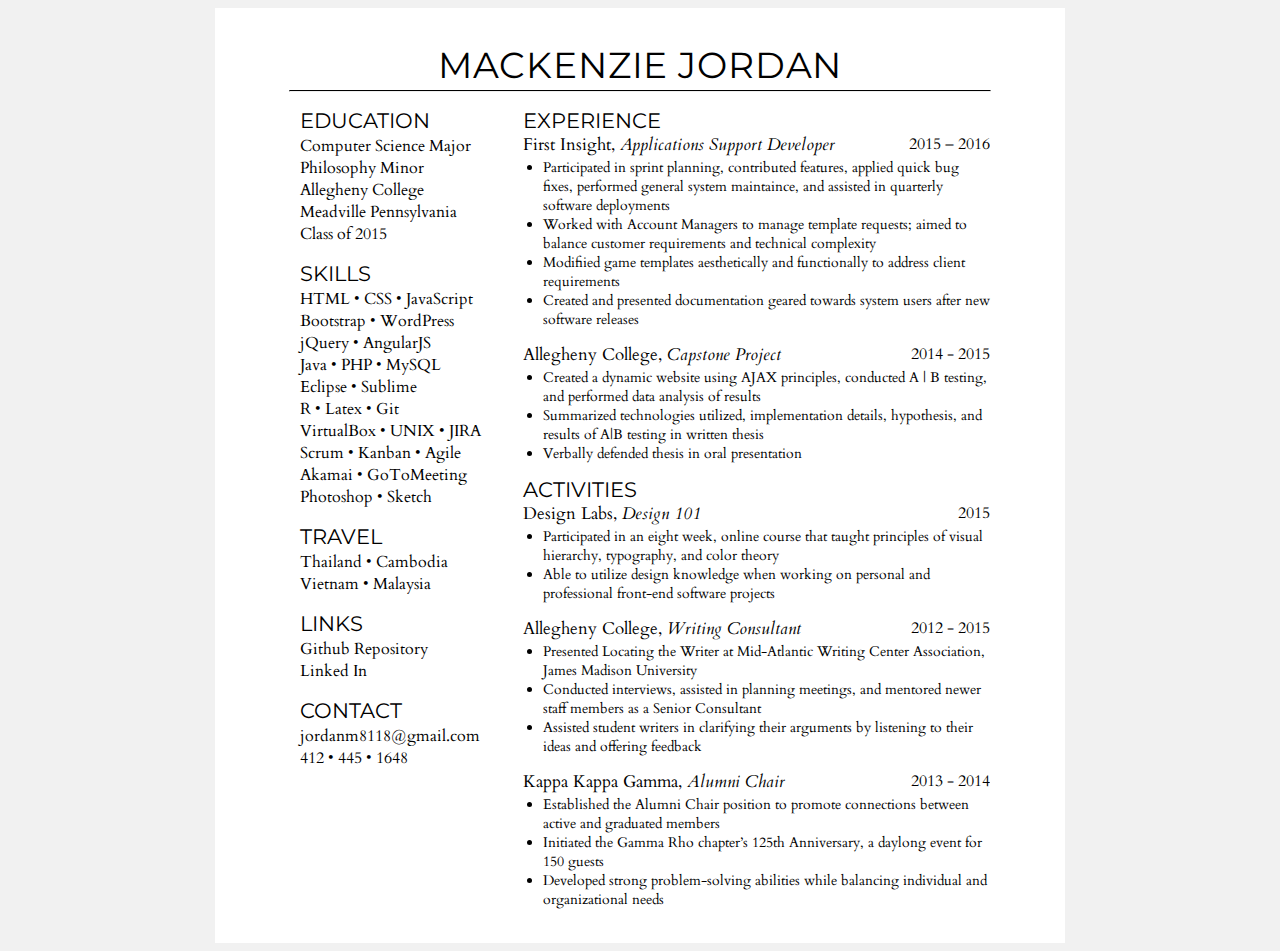
==== mackenzie.html @ fa321cef "basic resume for mackenziejordan.info" ====
<!DOCTYPE html>
<html>
	<head>
		<meta charset="utf-8">
		<meta http-equiv="X-UA-Compatible" content="IE=edge">
		<title>Mackenzie Jordan</title>
		<link rel="stylesheet" href="css/stylesheet.css">
		<link href="https://fonts.googleapis.com/css?family=Cardo|Montserrat" rel="stylesheet">
	</head>
	<body>
		<div class="resume">
			<div class ="main-header">MACKENZIE&nbsp;JORDAN</div>
			<hr class="divider">
			<!-- first column -->
			<div class="resume-content">
			<div class ="first-colomn">
				<div class = "section education">
					<div class="heading ">EDUCATION</div>
					<div class="details">
						<ul>
							<li>Computer Science Major</li>
							<li>Philosophy Minor</li>
							<li>Allegheny College</li>
							<li>Meadville Pennsylvania</li>
							<li>Class of 2015</li>
						</ul>
					</div>
				</div>
				<div class = "section skills">
					<div class="heading">SKILLS</div>
					<div class="details">
						<ul>
							<li>HTML • CSS • JavaScript</li>
							<li>Bootstrap • WordPress</li>
							<li>jQuery • AngularJS</li>
							<li>Java • PHP • MySQL</li>
							<li>Eclipse • Sublime</li>
							<li>R • Latex • Git </li>
							<li>VirtualBox • UNIX • JIRA</li>
							<li>Scrum • Kanban • Agile </li>
							<li>Akamai • GoToMeeting</li>
							<li>Photoshop • Sketch</li>
						</ul>
					</div>
				</div>
				<div class = "section travel">
					<div class="heading">TRAVEL</div>
					<div class="details">
						<ul>
							<li>Thailand • Cambodia</li>
							<li>Vietnam • Malaysia</li>
						</ul>
					</div>
				</div>
				
				<div class = "section links">
					<div class="heading">LINKS</div>
					<div class="details">
						<ul>
							<li>Github Repository</li>
							<li>Linked In</li>
						</ul>
					</div>
				</div>
				<div class = "section contact">
					<div class="heading">CONTACT</div>
					<div class="details">
						<ul>
							<li>jordanm8118@gmail.com</li>
							<li>412 • 445 • 1648</li>
						</ul>
					</div>
				</div>
			</div>
			<!-- second column -->
			<div class ="second-column">
				<div class = "section experience">
					<div class="heading">EXPERIENCE</div>
					<div class= "fi second-colomn-content">
						<div class="subHeading">
							<div class = "title"><em class="company">First Insight,</em><em class="position"> Applications Support Developer</em></div>
							<div class = "date">2015 – 2016</div>
						</div>
						<div class="details">
							<ul>
								<li>Participated in sprint planning, contributed features, applied quick bug fixes, performed general system maintaince, and assisted in quarterly software deployments</li>
								<li>Worked with Account Managers to manage template requests; aimed to balance customer requirements and technical complexity</li>
								<li>Modifiied game templates aesthetically and functionally to address client requirements</li>
								<li>Created and presented documentation geared towards system users after new software releases</li>
							</ul>
						</div>
					</div>
					<div class = "ac second-colomn-content">
						<div class="subHeading">
						<div class = "title"><em class="company">Allegheny College,</em><em class="position"> Capstone Project</em></div>
							<div class = "date">2014 - 2015</div>
						</div>
						
						<div class="details">
							<ul>
								<li>Created a dynamic website using AJAX principles, conducted A | B testing, and performed data analysis of results</li>
								<li>Summarized technologies utilized, implementation details, hypothesis, and results of A|B testing in written thesis</li>
								<li>Verbally defended thesis in oral presentation</li>
							</ul>
						</div>
					</div>
				</div>
				<div class = "section activities">
					<div class="heading">ACTIVITIES</div>
					<div class = "dl second-colomn-content">
						<div class="subHeading">
						<div class = "title"><em class="company">Design Labs,</em><em class="position"> Design 101</em></div>
							<div class = "date">2015</div>
						</div>
						
						<div class="details">
							<ul>
								<li>Participated in an eight week, online course that taught principles of visual hierarchy, typography, and color theory</li>
								<li>Able to utilize design knowledge when working on personal and professional front-end software projects</li>
							</ul>
						</div>
					</div>
					<div class = "wc second-colomn-content">
						<div class="subHeading">
						<div class = "title"><em class="company">Allegheny College,</em><em class="position"> Writing Consultant</em></div>
							<div class = "date">2012 - 2015</div>
						</div>	
						<div class="details">
							<ul>
								<li>Presented Locating the Writer at Mid-Atlantic Writing Center Association, James Madison University</li>
								<li>Conducted interviews, assisted in planning meetings, and mentored newer staff members as a Senior Consultant</li>
								<li>Assisted student writers in clarifying their arguments by listening to their ideas and offering feedback</li>
							</ul>
						</div>
					</div>
					<div class = "kkg second-colomn-content">
						<div class="subHeading">
						<div class = "title"><em class="company">Kappa Kappa Gamma,</em><em class="position"> Alumni Chair</em></div>
							<div class = "date">2013 - 2014</div>
						</div>
						
						<div class="details">
							<ul>
								<li>Established the Alumni Chair position to promote connections between active and graduated members</li>
								<li>Initiated the Gamma Rho chapter’s 125th Anniversary, a daylong event for 150 guests</li>
								<li>Developed strong problem-solving abilities while balancing individual and organizational needs</li>
							</ul>
						</div>
					</div>
				</div>
			</div>
			</div>
		</body>
	</html>
---- css/stylesheet.css ----
.main-header, .heading {
    font-family: "Montserrat";
}
.details, .second-colomn-content{
	font-family:"Cardo";
}
.resume {
    width: 850px;
    margin: 0 auto;
    background:#fff;
    padding-bottom: 20px;

}
.main-header {
    font-size: 36px;
    text-align: center;
    padding-top: 35px;
    margin-bottom: -5px;
    letter-spacing: .85px;
}
body {
    background: #f1f1f1;
}

.first-colomn {
    float: left;
    width: 185px;
    margin-left: 85px;
}
.second-column {
    float: right;
    width: 467px;
    padding-right: 75px;
}

.resume-content {
    overflow: auto;
    margin-top: 16px;
}
hr.divider {
    width: 700px;
    border-top: 1px solid #000;
}
.first-colomn ul {
    list-style-type: none;
    padding-left: 0px;
    margin-top: 2px;
}
.heading {
    font-size: 21px;
}
.first-colomn li {
    font-size: 16px;
}

.title {
    float: left;
    font-size: 17px;
}

.date {
    float: right;
}
.subHeading {
    overflow: auto;
}
.second-column .details ul {
    padding-left: 20px;
    margin-top: 2px;
    font-size: 14px;
}

em.company {
    font-style: normal;
}
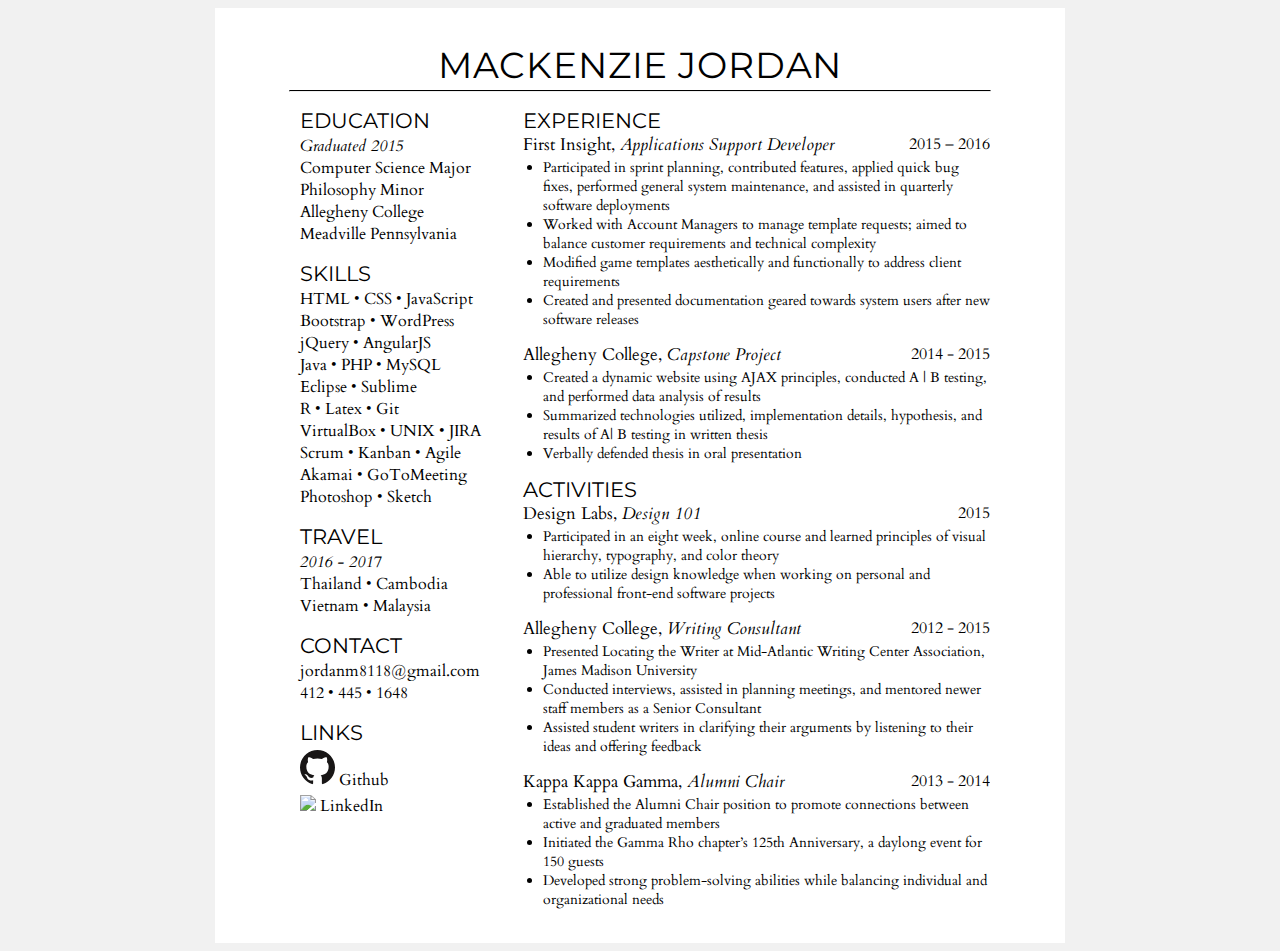
==== commit d09a3b18: "final version of static website" ====
--- a/mackenzie.html
+++ b/mackenzie.html
@@ -18,11 +18,11 @@
 					<div class="heading ">EDUCATION</div>
 					<div class="details">
 						<ul>
+							<li><em>Graduated 2015</em></li>
 							<li>Computer Science Major</li>
 							<li>Philosophy Minor</li>
 							<li>Allegheny College</li>
 							<li>Meadville Pennsylvania</li>
-							<li>Class of 2015</li>
 						</ul>
 					</div>
 				</div>
@@ -47,18 +47,9 @@
 					<div class="heading">TRAVEL</div>
 					<div class="details">
 						<ul>
+							<li><em>2016 - 2017</em></li>
 							<li>Thailand • Cambodia</li>
 							<li>Vietnam • Malaysia</li>
-						</ul>
-					</div>
-				</div>
-				
-				<div class = "section links">
-					<div class="heading">LINKS</div>
-					<div class="details">
-						<ul>
-							<li>Github Repository</li>
-							<li>Linked In</li>
 						</ul>
 					</div>
 				</div>
@@ -68,6 +59,25 @@
 						<ul>
 							<li>jordanm8118@gmail.com</li>
 							<li>412 • 445 • 1648</li>
+						</ul>
+					</div>
+				</div>
+				<div class = "section links">
+					<div class="heading">LINKS</div>
+					<div class="details">
+						<ul>
+							<a class ="linkContent" href="https://github.com/mac-kenz0" target="_blank">
+								<li>
+									<img class = "linkImages" src="img/github.svg">
+									<span class = "linkText" >Github</span>
+								</li>
+							</a>
+							<a class ="linkContent" href="https://www.linkedin.com/in/mackenzie-jordan-2a740abb/" target="_blank">
+								<li>
+									<img class = "linkImages" src="img/linkedin.svg">
+									<span class="linkContent">LinkedIn</span>
+								</li>
+							</a>
 						</ul>
 					</div>
 				</div>
@@ -83,10 +93,14 @@
 						</div>
 						<div class="details">
 							<ul>
-								<li>Participated in sprint planning, contributed features, applied quick bug fixes, performed general system maintaince, and assisted in quarterly software deployments</li>
-								<li>Worked with Account Managers to manage template requests; aimed to balance customer requirements and technical complexity</li>
-								<li>Modifiied game templates aesthetically and functionally to address client requirements</li>
-								<li>Created and presented documentation geared towards system users after new software releases</li>
+								<li>Participated in sprint planning, contributed features, applied quick bug fixes, performed general system maintenance, and assisted in quarterly software deployments
+</li>
+								<li>Worked with Account Managers to manage template requests; aimed to balance customer requirements and technical complexity
+</li>
+								<li>Modified game templates aesthetically and functionally to address client requirements
+</li>
+								<li>Created and presented documentation geared towards system users after new software releases
+</li>
 							</ul>
 						</div>
 					</div>
@@ -98,8 +112,10 @@
 						
 						<div class="details">
 							<ul>
-								<li>Created a dynamic website using AJAX principles, conducted A | B testing, and performed data analysis of results</li>
-								<li>Summarized technologies utilized, implementation details, hypothesis, and results of A|B testing in written thesis</li>
+								<li>Created a dynamic website using AJAX principles, conducted A | B testing, and performed data analysis of results
+</li>
+								<li>Summarized technologies utilized, implementation details, hypothesis, and results of A| B testing in written thesis
+</li>
 								<li>Verbally defended thesis in oral presentation</li>
 							</ul>
 						</div>
@@ -115,7 +131,8 @@
 						
 						<div class="details">
 							<ul>
-								<li>Participated in an eight week, online course that taught principles of visual hierarchy, typography, and color theory</li>
+								<li>Participated in an eight week, online course and learned principles of visual hierarchy, typography, and color theory
+</li>
 								<li>Able to utilize design knowledge when working on personal and professional front-end software projects</li>
 							</ul>
 						</div>
--- a/css/stylesheet.css
+++ b/css/stylesheet.css
@@ -74,4 +74,19 @@
     font-style: normal;
 }
 
+.linkImages {
+    height: 35px;
+}
 
+.linkContent {
+    color: black;
+    text-decoration: none;
+    cursor: pointer;
+}
+.linkContent li {
+    margin-top: 4px;
+}
+
+.links .details {
+    margin-top: 5px;
+}
